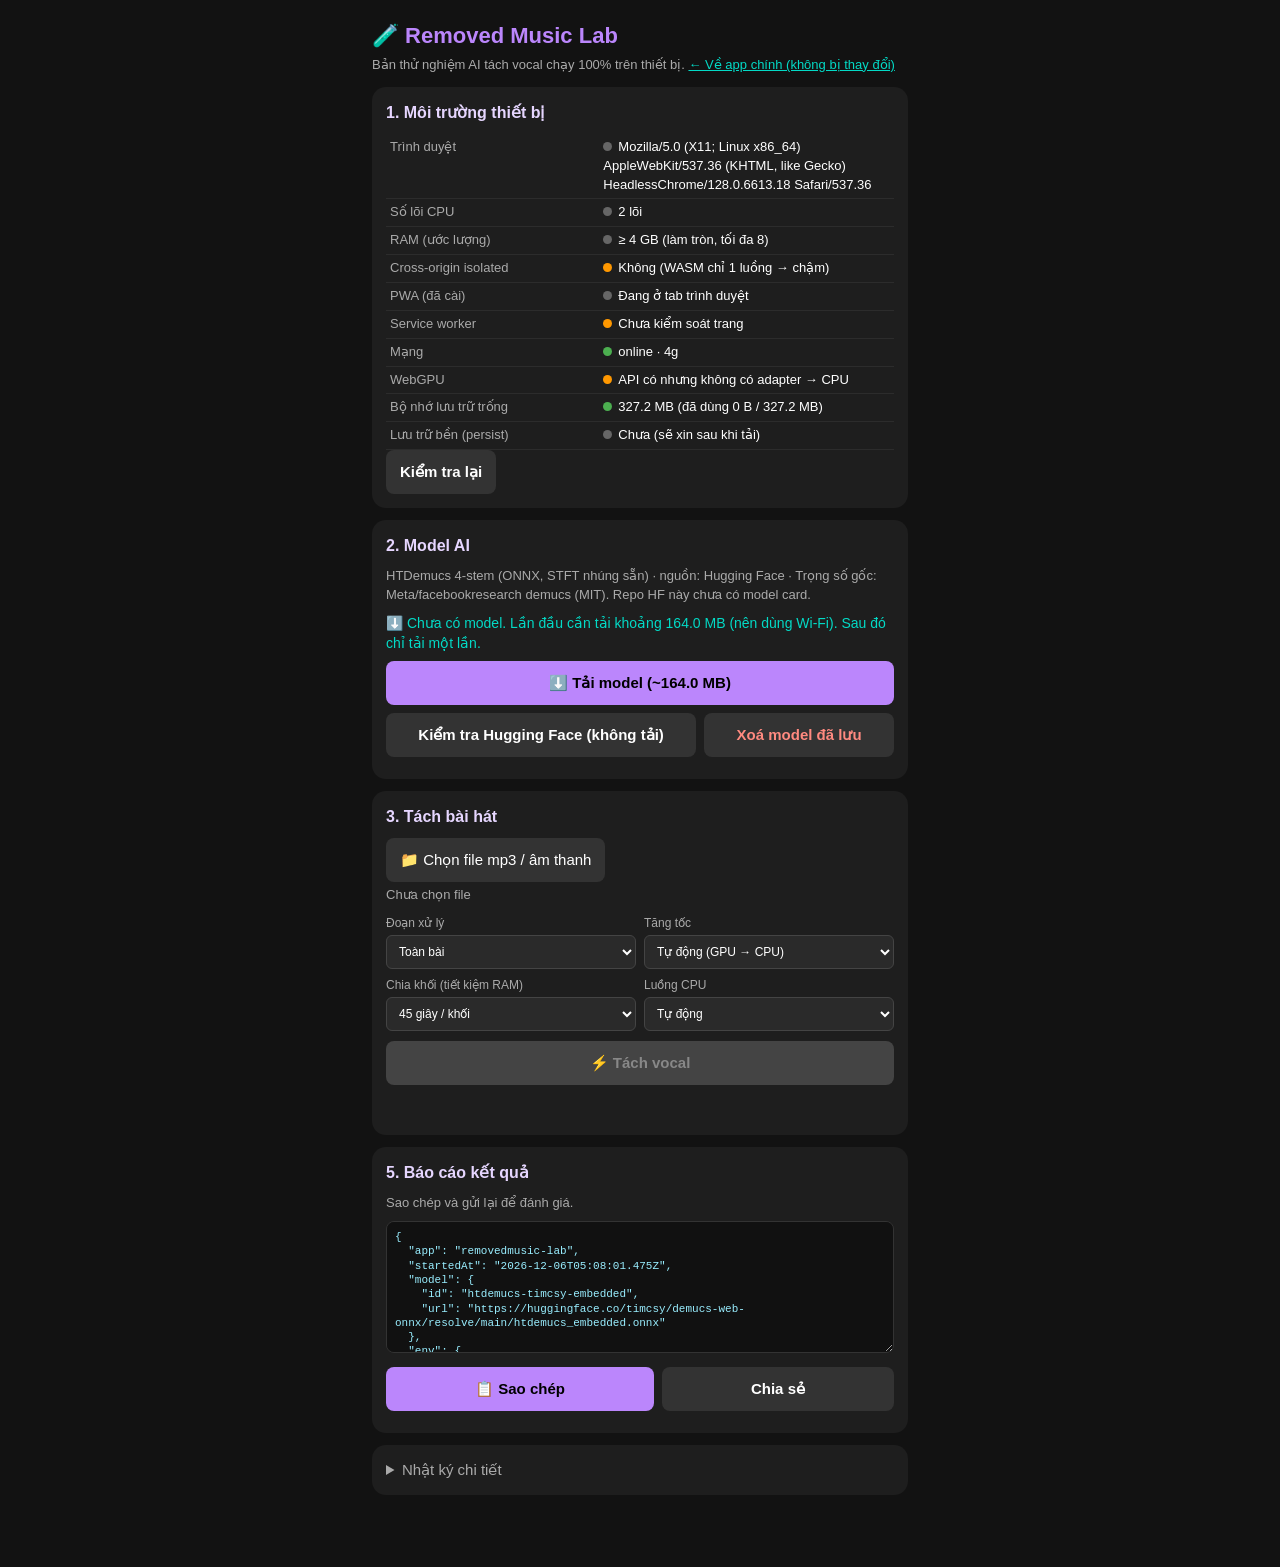
==== lab/index.html @ 5d4eb377 "Add /lab: on-device AI vocal separation experiment (does not touch existing app) - Web Worker + ONNX" ====
<!DOCTYPE html>
<html lang="vi">
<head>
  <meta charset="UTF-8">
  <meta name="viewport" content="width=device-width, initial-scale=1.0">
  <title>Removed Music Lab – thử nghiệm AI tách vocal</title>
  <link rel="manifest" href="manifest.webmanifest">
  <meta name="theme-color" content="#121212">
  <link rel="icon" href="icon-192.png">
  <link rel="stylesheet" href="lab.css">
</head>
<body>
<main class="wrap">
  <h1>🧪 Removed Music Lab</h1>
  <p class="sub">Bản thử nghiệm AI tách vocal chạy 100% trên thiết bị. <a href="../index.html">← Về app chính (không bị thay đổi)</a></p>

  <div id="crashNotice" class="card warn" hidden></div>

  <section class="card">
    <h2>1. Môi trường thiết bị</h2>
    <table id="envTable"><tbody></tbody></table>
    <button id="btnEnv" class="ghost">Kiểm tra lại</button>
  </section>

  <section class="card">
    <h2>2. Model AI</h2>
    <p id="modelInfo" class="muted"></p>
    <p id="modelState" class="state">Đang kiểm tra bộ nhớ thiết bị…</p>
    <progress id="dlBar" value="0" max="1" hidden></progress>
    <p id="dlText" class="muted"></p>
    <div class="row">
      <button id="btnDownload">⬇️ Tải model</button>
      <button id="btnCancelDl" class="ghost" hidden>Huỷ tải</button>
    </div>
    <div class="row">
      <button id="btnCheckHF" class="ghost">Kiểm tra Hugging Face (không tải)</button>
      <button id="btnDelete" class="ghost danger">Xoá model đã lưu</button>
    </div>
  </section>

  <section class="card">
    <h2>3. Tách bài hát</h2>
    <label class="file" for="fileInput">📁 Chọn file mp3 / âm thanh</label>
    <input type="file" id="fileInput" accept="audio/*,.mp3">
    <p id="fileName" class="muted">Chưa chọn file</p>

    <div class="grid">
      <label>Đoạn xử lý
        <select id="selLen">
          <option value="30">30 giây đầu (thử nhanh)</option>
          <option value="60">60 giây đầu</option>
          <option value="0" selected>Toàn bài</option>
        </select>
      </label>
      <label>Tăng tốc
        <select id="selBackend">
          <option value="auto" selected>Tự động (GPU → CPU)</option>
          <option value="webgpu">Chỉ GPU (WebGPU)</option>
          <option value="wasm">Chỉ CPU (WASM)</option>
        </select>
      </label>
      <label>Chia khối (tiết kiệm RAM)
        <select id="selBlock">
          <option value="45" selected>45 giây / khối</option>
          <option value="20">20 giây / khối</option>
          <option value="0">Không chia</option>
        </select>
      </label>
      <label>Luồng CPU
        <select id="selThreads">
          <option value="auto" selected>Tự động</option>
          <option value="1">1 luồng (an toàn)</option>
        </select>
      </label>
    </div>

    <div class="row">
      <button id="btnSeparate" disabled>⚡ Tách vocal</button>
      <button id="btnCancel" class="ghost" hidden>Huỷ</button>
    </div>
    <progress id="sepBar" value="0" max="1" hidden></progress>
    <p id="sepText" class="state"></p>
  </section>

  <section class="card" id="results" hidden>
    <h2>4. Kết quả &amp; nghe so sánh (A/B)</h2>
    <div class="seg" role="radiogroup">
      <button data-mode="orig" class="ghost">Gốc</button>
      <button data-mode="voc" class="on">Vocal</button>
      <button data-mode="inst" class="ghost">Nhạc nền</button>
    </div>
    <div class="row">
      <button id="btnPlay">▶️ Phát</button>
    </div>
    <input type="range" id="seek" min="0" max="1000" value="0">
    <label class="inline"><input type="checkbox" id="chkLevel" checked> Cân bằng âm lượng khi chuyển A/B</label>
    <div class="row">
      <button id="btnDlVoc" class="ghost">💾 Tải vocal (.wav)</button>
      <button id="btnDlInst" class="ghost">💾 Tải nhạc nền (.wav)</button>
    </div>
    <h3>Số đo tự động</h3>
    <table id="metrics"><tbody></tbody></table>
    <p class="muted">Chất lượng thật sự phải nghe bằng tai: chuyển Gốc / Vocal / Nhạc nền và để ý tiếng còn lẫn, tiếng bị “rỗng”, méo ở chỗ nối khối.</p>
  </section>

  <section class="card">
    <h2>5. Báo cáo kết quả</h2>
    <p class="muted">Sao chép và gửi lại để đánh giá.</p>
    <textarea id="report" rows="8" readonly></textarea>
    <div class="row">
      <button id="btnCopy">📋 Sao chép</button>
      <button id="btnShare" class="ghost">Chia sẻ</button>
    </div>
  </section>

  <details class="card">
    <summary>Nhật ký chi tiết</summary>
    <pre id="log"></pre>
  </details>
</main>
<script type="module" src="lab.js"></script>
</body>
</html>
---- lab/lab.css ----
* { box-sizing: border-box; }
body { margin: 0; background: #121212; color: #fff; font: 15px/1.45 'Segoe UI', Roboto, sans-serif; }
.wrap { max-width: 560px; margin: 0 auto; padding: 14px 12px 60px; }
h1 { color: #bb86fc; margin: 6px 0 2px; font-size: 22px; }
h2 { font-size: 16px; margin: 0 0 10px; color: #e6d6ff; }
h3 { font-size: 14px; margin: 14px 0 6px; }
a { color: #03dac6; }
.sub, .muted { color: #aaa; font-size: 13px; margin: 4px 0 8px; }
.state { color: #03dac6; font-size: 14px; min-height: 20px; margin: 8px 0; }
.card { background: #1e1e1e; border-radius: 14px; padding: 14px; margin: 12px 0; }
.card.warn { background: #3a2a10; border: 1px solid #ff9800; }
table { width: 100%; border-collapse: collapse; font-size: 13px; }
td { padding: 4px 4px; border-bottom: 1px solid #2c2c2c; vertical-align: top; word-break: break-word; }
td:first-child { color: #aaa; width: 42%; }
.dot { display: inline-block; width: 9px; height: 9px; border-radius: 50%; margin-right: 6px; background: #666; }
.dot.ok { background: #4caf50; } .dot.warn { background: #ff9800; } .dot.bad { background: #f44336; }
button { background: #bb86fc; color: #000; border: 0; border-radius: 8px; padding: 11px 14px; font: inherit; font-weight: 700; cursor: pointer; }
button.ghost { background: #333; color: #fff; }
button.danger { color: #ff8a80; }
button:disabled { background: #444; color: #888; cursor: not-allowed; }
.row { display: flex; gap: 8px; flex-wrap: wrap; margin: 8px 0; }
.row button { flex: 1 1 auto; }
.file { display: inline-block; background: #333; border-radius: 8px; padding: 11px 14px; cursor: pointer; }
input[type=file] { display: none; }
.grid { display: grid; grid-template-columns: 1fr 1fr; gap: 8px; margin: 10px 0; }
.grid label { font-size: 12px; color: #aaa; display: flex; flex-direction: column; gap: 3px; }
select { background: #2a2a2a; color: #fff; border: 1px solid #444; border-radius: 6px; padding: 8px; font: inherit; }
progress { width: 100%; height: 12px; accent-color: #bb86fc; }
input[type=range] { width: 100%; }
.seg { display: flex; gap: 6px; margin-bottom: 6px; }
.seg button { flex: 1; }
.seg button.on { background: #03dac6; color: #000; }
.inline { font-size: 13px; color: #ccc; display: block; margin: 6px 0; }
textarea { width: 100%; background: #111; color: #9ef; border: 1px solid #333; border-radius: 8px; font: 11px/1.3 monospace; padding: 8px; }
pre { white-space: pre-wrap; font-size: 11px; color: #bbb; max-height: 300px; overflow: auto; }
summary { cursor: pointer; color: #aaa; }
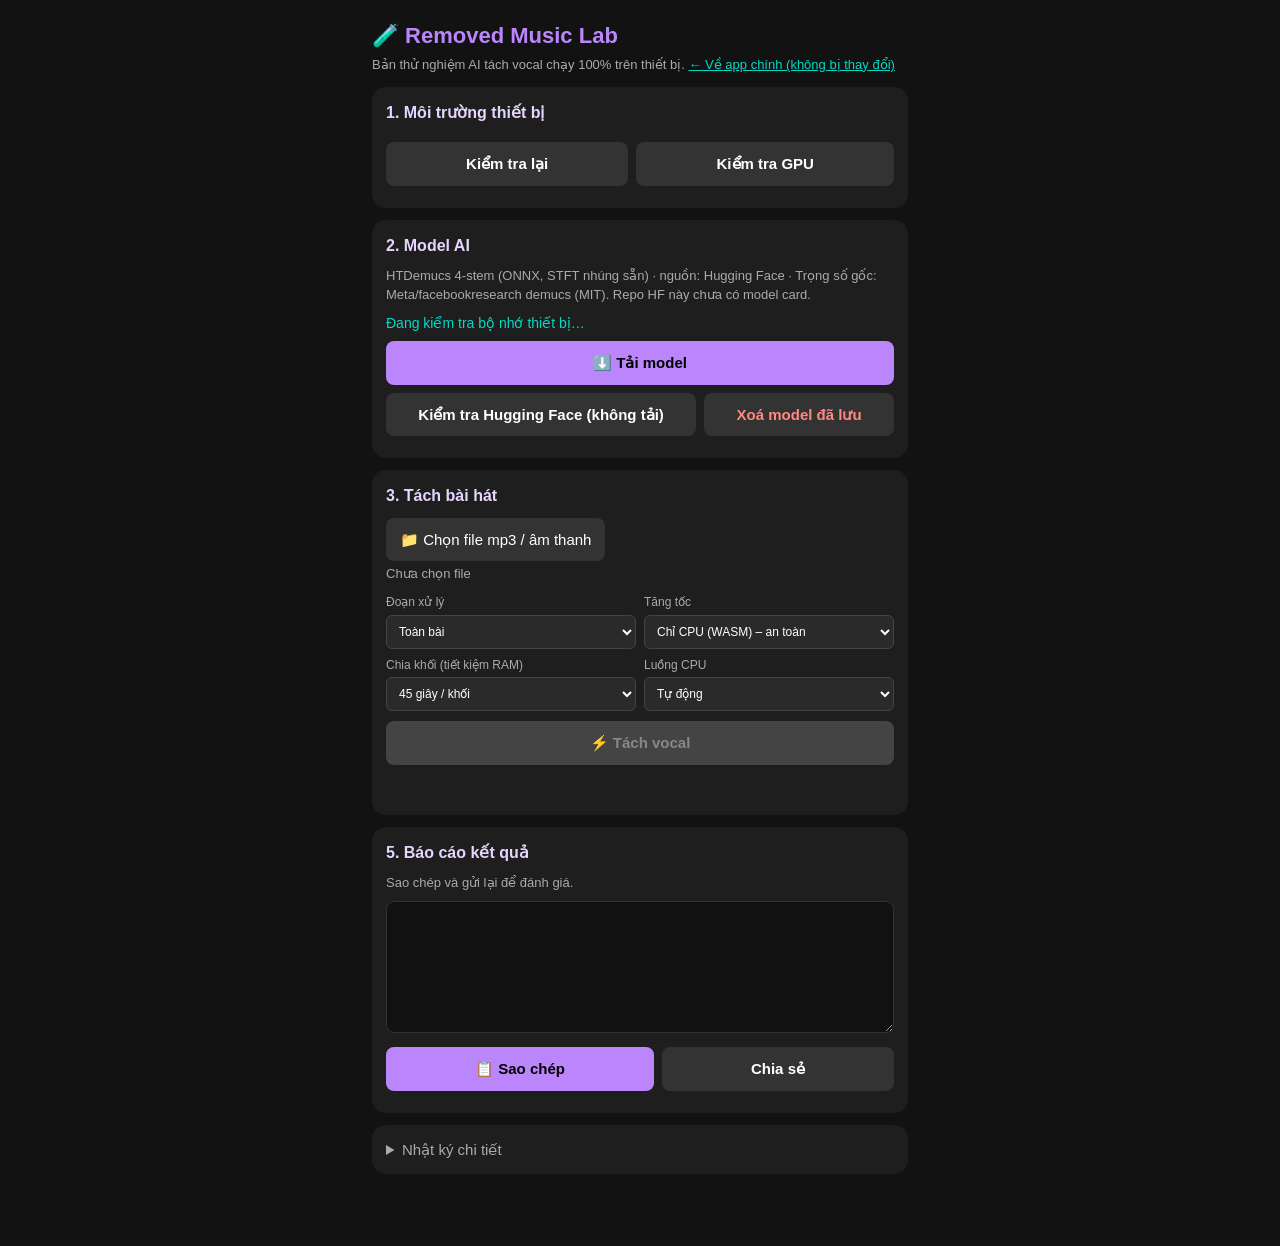
==== commit 9d965937: "lab: safe boot - no GPU probe on load, self-disable steps that crashed the page - WebGPU is no longe" ====
--- a/lab/index.html
+++ b/lab/index.html
@@ -14,12 +14,13 @@
   <h1>🧪 Removed Music Lab</h1>
   <p class="sub">Bản thử nghiệm AI tách vocal chạy 100% trên thiết bị. <a href="../index.html">← Về app chính (không bị thay đổi)</a></p>
 
+  <div id="guardNotice" class="card warn" hidden></div>
   <div id="crashNotice" class="card warn" hidden></div>
 
   <section class="card">
     <h2>1. Môi trường thiết bị</h2>
     <table id="envTable"><tbody></tbody></table>
-    <button id="btnEnv" class="ghost">Kiểm tra lại</button>
+    <div class="row"><button id="btnEnv" class="ghost">Kiểm tra lại</button><button id="btnGpu" class="ghost">Kiểm tra GPU</button></div>
   </section>
 
   <section class="card">
@@ -54,9 +55,9 @@
       </label>
       <label>Tăng tốc
         <select id="selBackend">
-          <option value="auto" selected>Tự động (GPU → CPU)</option>
+          <option value="wasm" selected>Chỉ CPU (WASM) – an toàn</option>
+          <option value="auto">Tự động (GPU → CPU)</option>
           <option value="webgpu">Chỉ GPU (WebGPU)</option>
-          <option value="wasm">Chỉ CPU (WASM)</option>
         </select>
       </label>
       <label>Chia khối (tiết kiệm RAM)
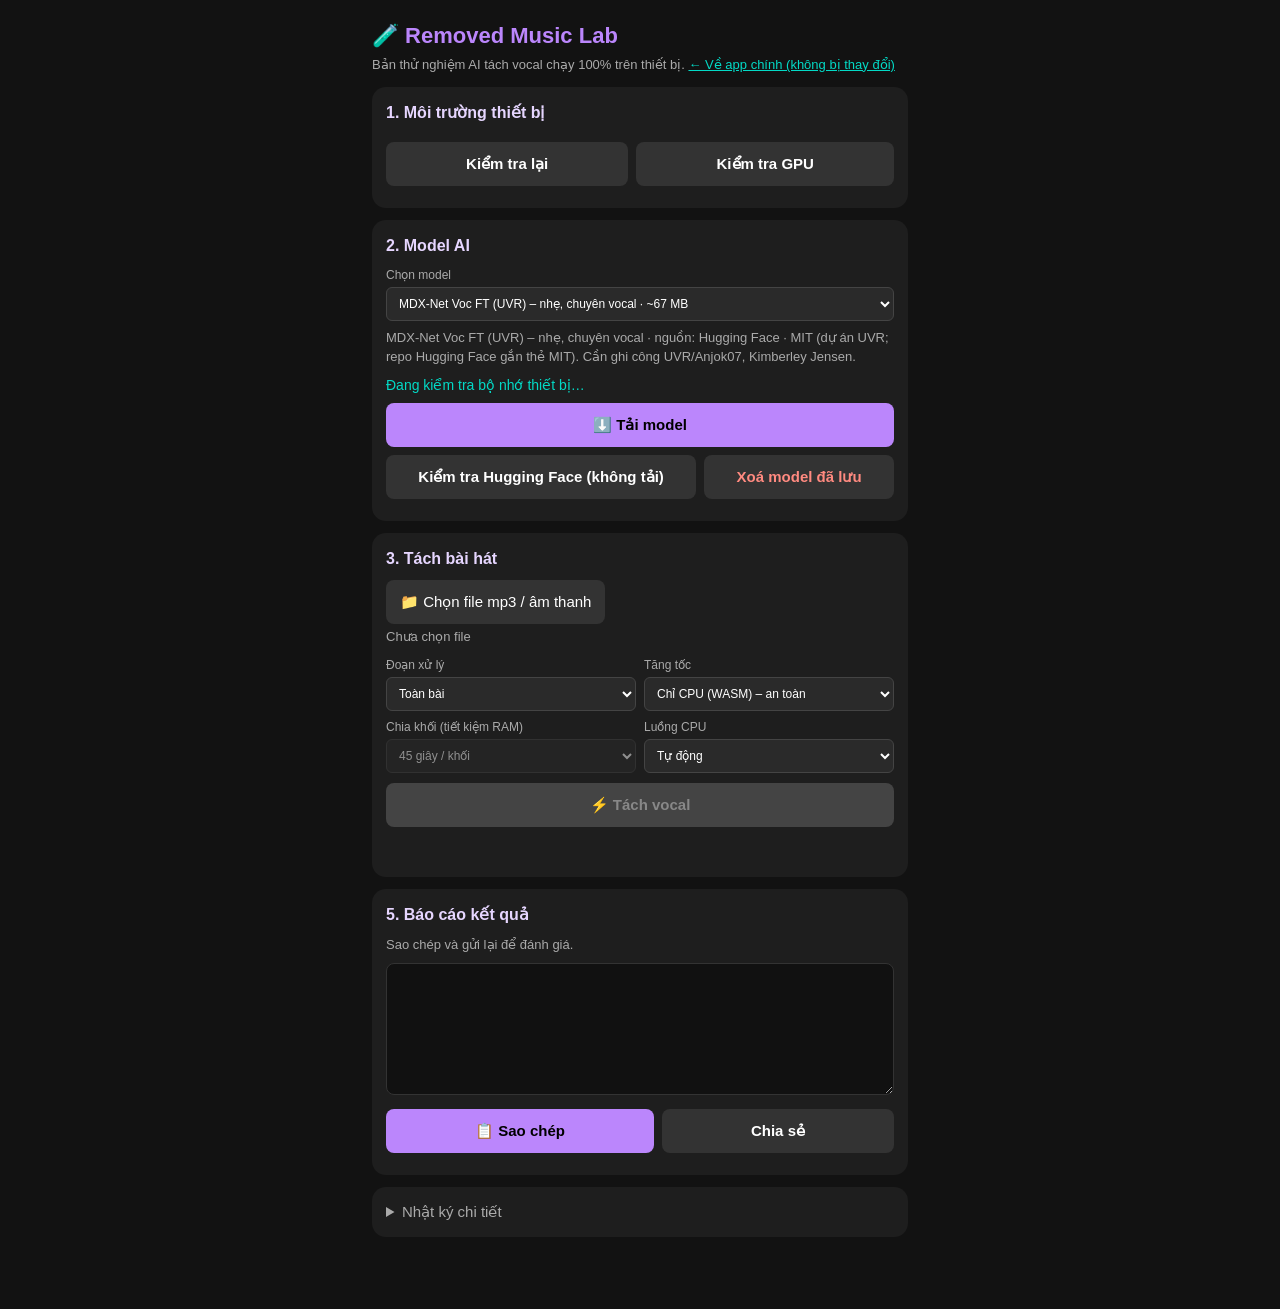
==== commit b51b7c94: "lab: add lighter MDX-Net Voc FT model (default) with JS STFT/iSTFT - New model selector; MDX-Net Voc" ====
--- a/lab/index.html
+++ b/lab/index.html
@@ -25,6 +25,9 @@
 
   <section class="card">
     <h2>2. Model AI</h2>
+    <label class="field">Chọn model
+      <select id="selModel"></select>
+    </label>
     <p id="modelInfo" class="muted"></p>
     <p id="modelState" class="state">Đang kiểm tra bộ nhớ thiết bị…</p>
     <progress id="dlBar" value="0" max="1" hidden></progress>
--- a/lab/lab.css
+++ b/lab/lab.css
@@ -34,3 +34,6 @@
 textarea { width: 100%; background: #111; color: #9ef; border: 1px solid #333; border-radius: 8px; font: 11px/1.3 monospace; padding: 8px; }
 pre { white-space: pre-wrap; font-size: 11px; color: #bbb; max-height: 300px; overflow: auto; }
 summary { cursor: pointer; color: #aaa; }
+
+.field { display: flex; flex-direction: column; gap: 3px; font-size: 12px; color: #aaa; margin-bottom: 8px; }
+select:disabled { opacity: .5; }
